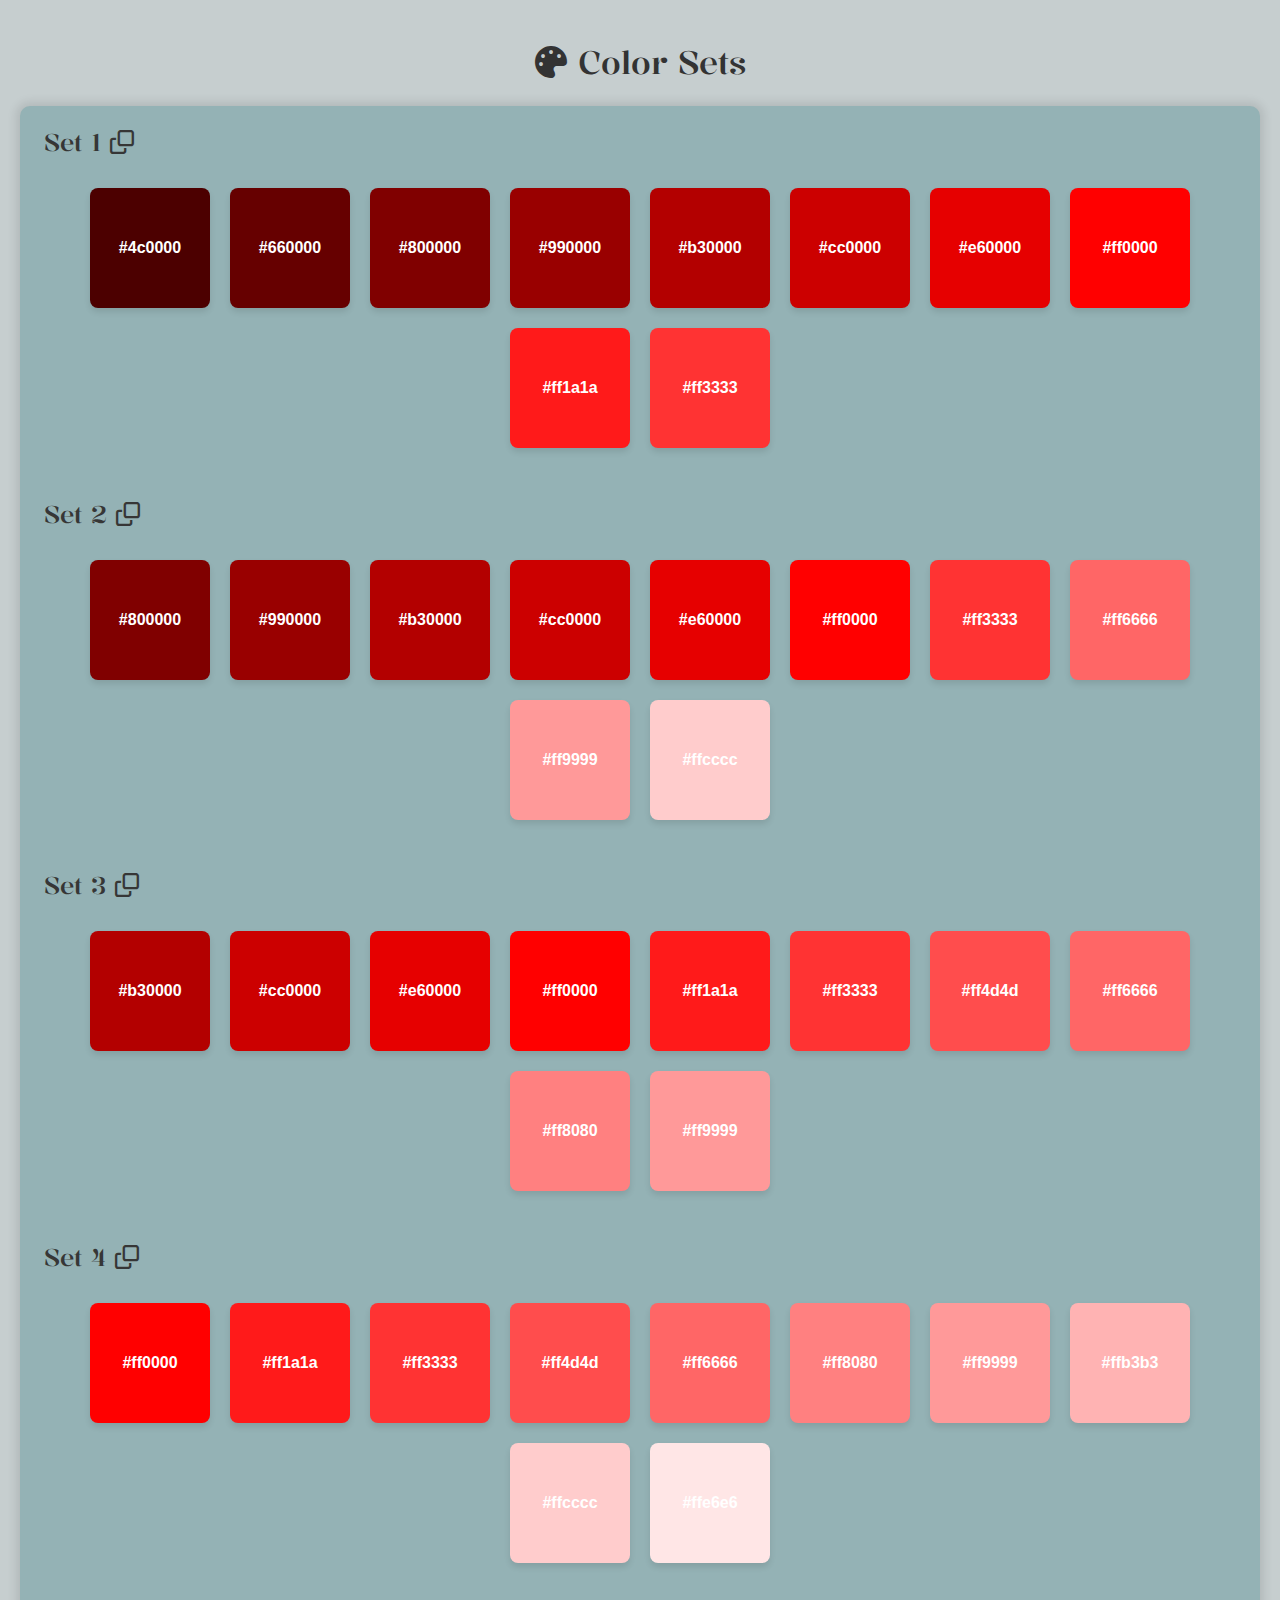
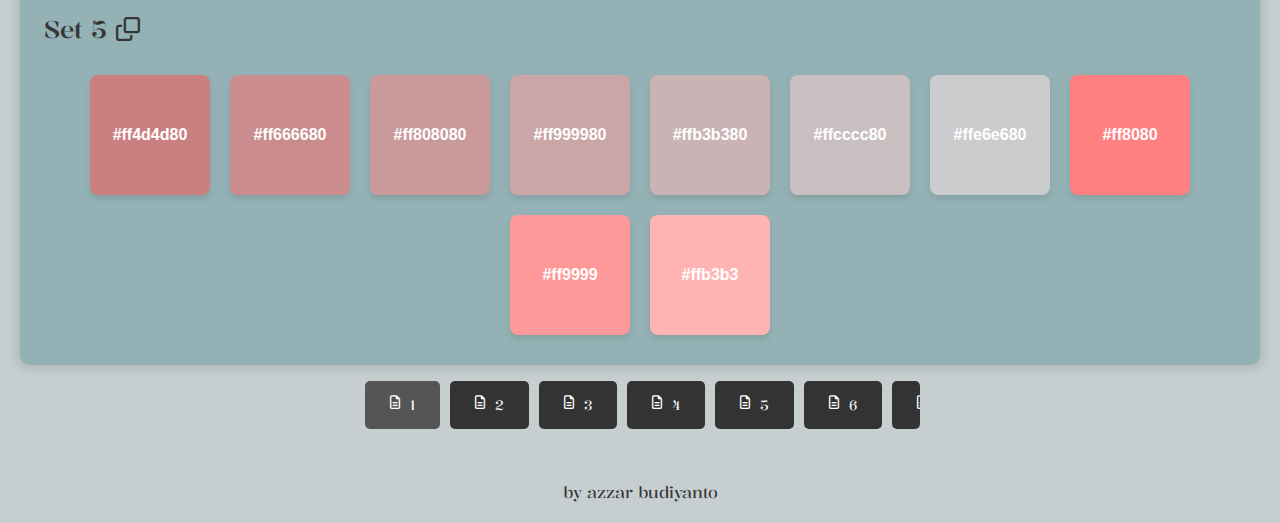
==== index.html @ 121ae7ed "Added a footer with a link styled to match the existing UI." ====
<!DOCTYPE html>
<html lang="en">
<head>
    <!-- Required meta tags -->
    <meta charset="UTF-8">
    <meta name="viewport" content="width=device-width, initial-scale=1.0">

    <!-- Basic SEO Meta Tags -->
    <title>Color Sets | azzar's Collection of Color Palettes</title>
    <meta name="description" content="Explore a diverse collection of color palettes by azzar for web and graphic design. Find the perfect color combinations for your projects.">

    <!-- Keywords -->
    <meta name="keywords" content="color sets, color palettes, azzar, web design, graphic design, hex codes, color combinations, UI design, open source, azzar, budiyanto, azzar budi">

    <!-- Author -->
    <meta name="author" content="azzar">

    <!-- Open Graph / Facebook -->
    <meta property="og:title" content="Color Sets | azzar's Collection of Color Palettes">
    <meta property="og:description" content="Explore a diverse collection of color palettes by azzar for web and graphic design. Find the perfect color combinations for your projects.">
    <meta property="og:image" content="https://1999azzar.github.io/color-set/og-image.png">
    <meta property="og:url" content="https://1999azzar.github.io/color-set/">
    <meta property="og:type" content="website">

    <!-- Twitter -->
    <meta name="twitter:card" content="summary_large_image">
    <meta name="twitter:title" content="Color Sets | azzar's Collection of Color Palettes">
    <meta name="twitter:description" content="Explore a diverse collection of color palettes by azzar for web and graphic design. Find the perfect color combinations for your projects.">
    <meta name="twitter:image" content="https://1999azzar.github.io/color-set/og-image.png">
    <meta name="twitter:site" content="@siapa_hayosiapa">

    <!-- Google / Schema.org -->
    <meta itemprop="name" content="Color Sets | azzar's Collection of Color Palettes">
    <meta itemprop="description" content="Explore a diverse collection of color palettes by azzar for web and graphic design. Find the perfect color combinations for your projects.">
    <meta itemprop="image" content="https://1999azzar.github.io/color-set/og-image.png">

    <!-- Other Meta Tags -->
    <meta http-equiv="X-UA-Compatible" content="IE=edge">
    <!-- <meta name="robots" content="index, follow"> -->
    <!-- <meta name="googlebot" content="index, follow"> -->
    <link rel="canonical" href="https://1999azzar.github.io/color-set/">

    <!-- css -->
    <link rel="stylesheet" href="https://cdnjs.cloudflare.com/ajax/libs/font-awesome/6.4.0/css/all.min.css">
    <link href="https://fonts.googleapis.com/css2?family=Kalnia:wght@100..700&display=swap" rel="stylesheet">
    <link rel="stylesheet" href="style.css">

    <!-- Favicons -->
    <link rel="icon" type="image/x-icon" href="icon.png">

    <!-- Additional SEO Tags -->
    <meta name="theme-color" content="#ffffff">
    <meta name="mobile-web-app-capable" content="yes">
    <meta name="application-name" content="Color Sets">

    <!-- Language / Localization -->
    <meta name="language" content="English">
</head>
<body>
    <h1><i class="fas fa-palette"></i> Color Sets</h1>
    <div id="color-sets"></div>
    <div class="pagination" id="pagination"></div>
    <div class="footer">
        <a href="https://1999azzar.github.io/1999AZZAR/">by azzar budiyanto</a>
    </div>
    <script src="script.js"></script>
</body>
</html>
---- style.css ----
body {
    font-family: 'Kalnia', roboto, sans-serif;
    background-color: #c6cecf;
    margin: 0;
    padding: 20px;
    display: flex;
    flex-direction: column;
    align-items: center;
}

.footer {
    margin-top: 20px;
    font-family: 'Kalnia', roboto, sans-serif;
    color: #333;
    text-align: center;
}

.footer a {
    color: #333;
    text-decoration: none;
    transition: color 0.3s;
}

.footer a:hover {
    color: #555;
}

h1 {
    font-weight: 500;
    color: #333;
}

h2 {
    padding-left: 1.5rem;
    font-weight: 500;
    color: #363636;
    cursor: pointer;
}

.color-set {
    display: flex;
    flex-wrap: wrap;
    margin-bottom: 20px;
    padding: 0 1.5rem;
    justify-content: center;
    width: -webkit-fill-available;
}

.color-box {
    width: 120px;
    height: 120px;
    margin: 10px;
    display: flex;
    align-items: center;
    justify-content: center;
    color: white;
    font-weight: bold;
    border-radius: 8px;
    box-shadow: 0 4px 6px rgba(0, 0, 0, 0.1);
    transition: transform 0.3s, box-shadow 0.3s;
    cursor: pointer;
    font-family: sans-serif;
}

.color-box:hover {
    transform: translateY(-5px);
    box-shadow: 0 8px 10px rgba(0, 0, 0, 0.2);
}

.pagination {
    display: flex;
    width: 80%;
    max-width: 35rem;
    overflow-x: scroll;
    margin: 1rem 1rem 2rem 1rem;
    border-radius: 5px;
}

.pagination button {
    font-family: 'Kalnia';
    display: flex;
    margin: 0 5px;
    padding: 15px 25px;
    border: none;
    border-radius: 5px;
    background-color: #333;
    color: white;
    cursor: pointer;
    transition: background-color 0.3s;
}

.pagination button img {
    width: 20px;
    height: 20px;
    margin-right: 5px;
}

.pagination button:hover {
    background-color: #555;
}

#color-sets {
    box-shadow: 0px 0px 10px 4px rgba(0, 0, 0, 0.1);
    display: flex;
    background-color: #94b2b5;
    border-radius: 10px;
    flex-direction: column;
}

/* Responsive Styles */

/* Small devices (mobile) */
@media (max-width: 600px) {
    body {
        padding: 10px;
    }

    .color-box {
        width: 100px;
        height: 100px;
    }

    .pagination {
        width: 100%;
    }

    .pagination button {
        padding: 10px 15px;
    }
}

/* Medium devices (tablet) */
@media (min-width: 601px) and (max-width: 1024px) {
    body {
        padding: 15px;
    }

    .color-box {
        width: 110px;
        height: 110px;
    }

    .pagination {
        width: 90%;
    }

    .pagination button {
        padding: 12px 20px;
    }
}

/* Large devices (desktop) */
@media (min-width: 1025px) {
    body {
        padding: 20px;
    }

    .color-box {
        width: 120px;
        height: 120px;
    }

    .pagination {
        width: 80%;
    }

    .pagination button {
        padding: 15px 25px;
    }
}
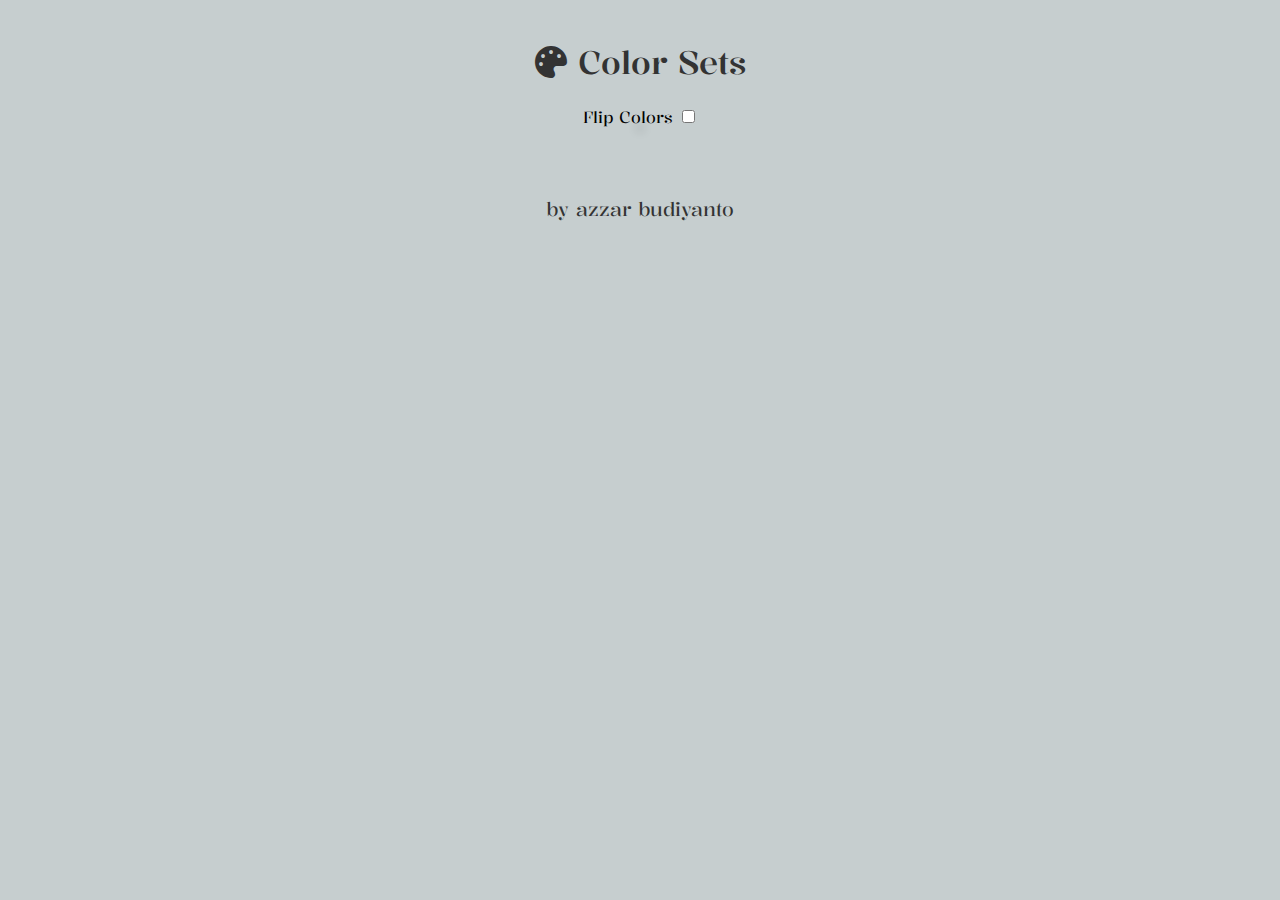
==== commit 82788eac: "Added a Font Awesome icon to the "Test It" button and implemented a checkbox to flip the color forma" ====
--- a/index.html
+++ b/index.html
@@ -58,6 +58,10 @@
 </head>
 <body>
     <h1><i class="fas fa-palette"></i> Color Sets</h1>
+    <div>
+        <label for="flip-colors">Flip Colors</label>
+        <input type="checkbox" id="flip-colors">
+    </div>
     <div id="color-sets"></div>
     <div class="pagination" id="pagination"></div>
     <div class="footer">
--- a/style.css
+++ b/style.css
@@ -13,6 +13,7 @@
     font-family: 'Kalnia', roboto, sans-serif;
     color: #333;
     text-align: center;
+    font-size: 1.2rem; /* Increase font size for better readability */
 }
 
 .footer a {
@@ -28,6 +29,7 @@
 h1 {
     font-weight: 500;
     color: #333;
+    font-size: 2rem; /* Increase font size for better readability */
 }
 
 h2 {
@@ -35,6 +37,7 @@
     font-weight: 500;
     color: #363636;
     cursor: pointer;
+    font-size: 1.5rem; /* Increase font size for better readability */
 }
 
 .color-set {
@@ -168,3 +171,30 @@
         padding: 15px 25px;
     }
 }
+#test-it {
+    background-color: transparent; /* No background */
+    border: none;
+    color: inherit; /* Inherit text color */
+    padding: 10px 20px;
+    text-align: center;
+    text-decoration: none;
+    display: inline-block;
+    font-size: 1.5rem; /* Match font size of color set name */
+    cursor: pointer;
+    border-radius: 8px;
+    box-shadow: none; /* Remove box shadow */
+    transition: transform 0.3s, box-shadow 0.3s;
+    font-family: 'Kalnia', roboto, sans-serif; /* Match font family */
+    margin-left: auto; /* Push the button to the far right */
+}
+
+#test-it:hover {
+    transform: translateY(-5px);
+    box-shadow: none; /* Remove box shadow on hover */
+}
+.set-title-container {
+    display: flex;
+    justify-content: space-between;
+    align-items: center;
+    width: 100%;
+}
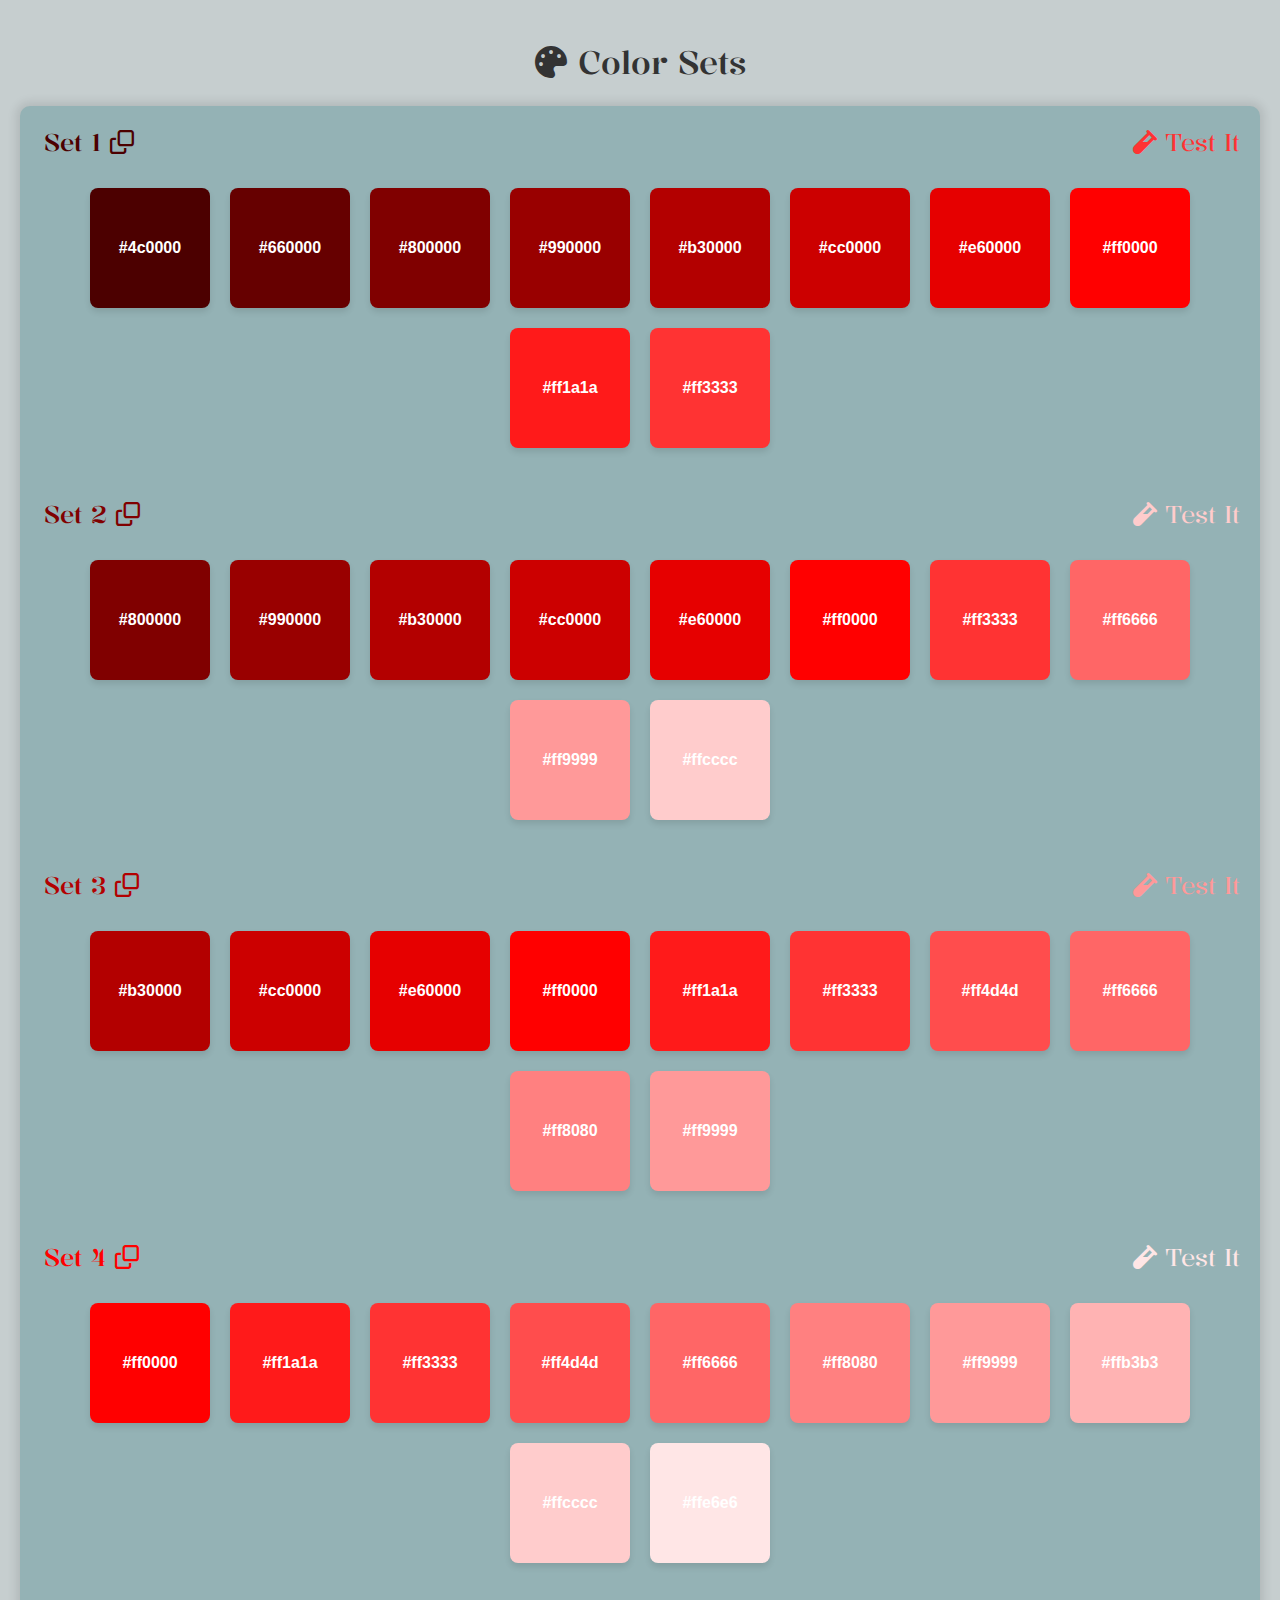
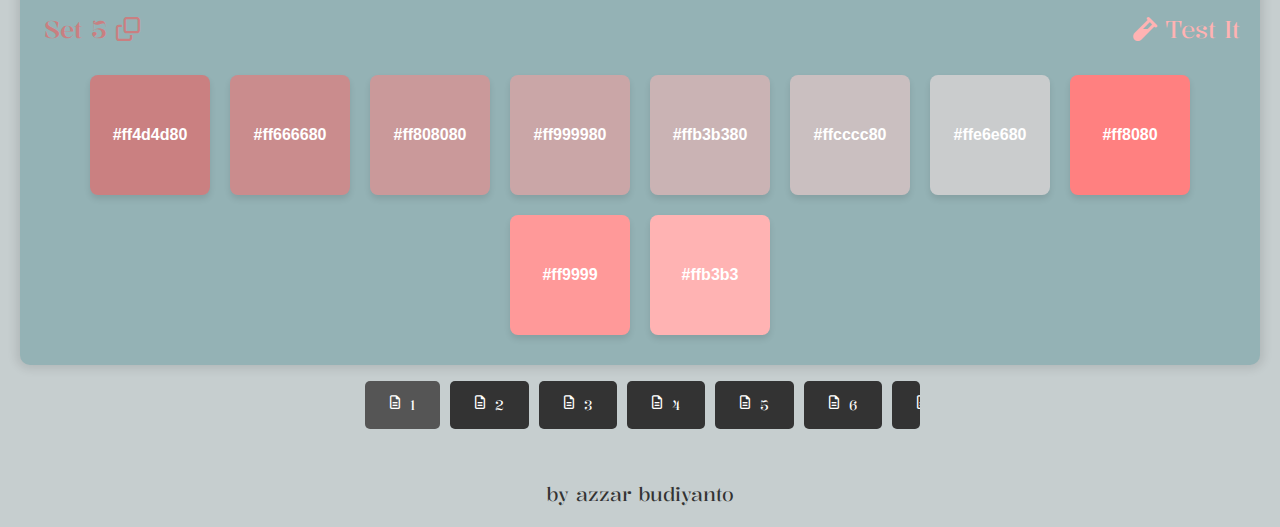
==== commit 4fc1431a: "Moved the checkbox inside the color-sets div and increased its size for better visibility." ====
--- a/index.html
+++ b/index.html
@@ -58,11 +58,12 @@
 </head>
 <body>
     <h1><i class="fas fa-palette"></i> Color Sets</h1>
-    <div>
-        <label for="flip-colors">Flip Colors</label>
-        <input type="checkbox" id="flip-colors">
+    <div id="color-sets">
+        <div>
+            <label for="flip-colors">Flip Colors</label>
+            <input type="checkbox" id="flip-colors">
+        </div>
     </div>
-    <div id="color-sets"></div>
     <div class="pagination" id="pagination"></div>
     <div class="footer">
         <a href="https://1999azzar.github.io/1999AZZAR/">by azzar budiyanto</a>
--- a/style.css
+++ b/style.css
@@ -171,6 +171,11 @@
         padding: 15px 25px;
     }
 }
+#flip-colors {
+    transform: scale(1.5); /* Make the checkbox bigger */
+    margin-left: 10px; /* Add some space between the label and the checkbox */
+}
+
 #test-it {
     background-color: transparent; /* No background */
     border: none;
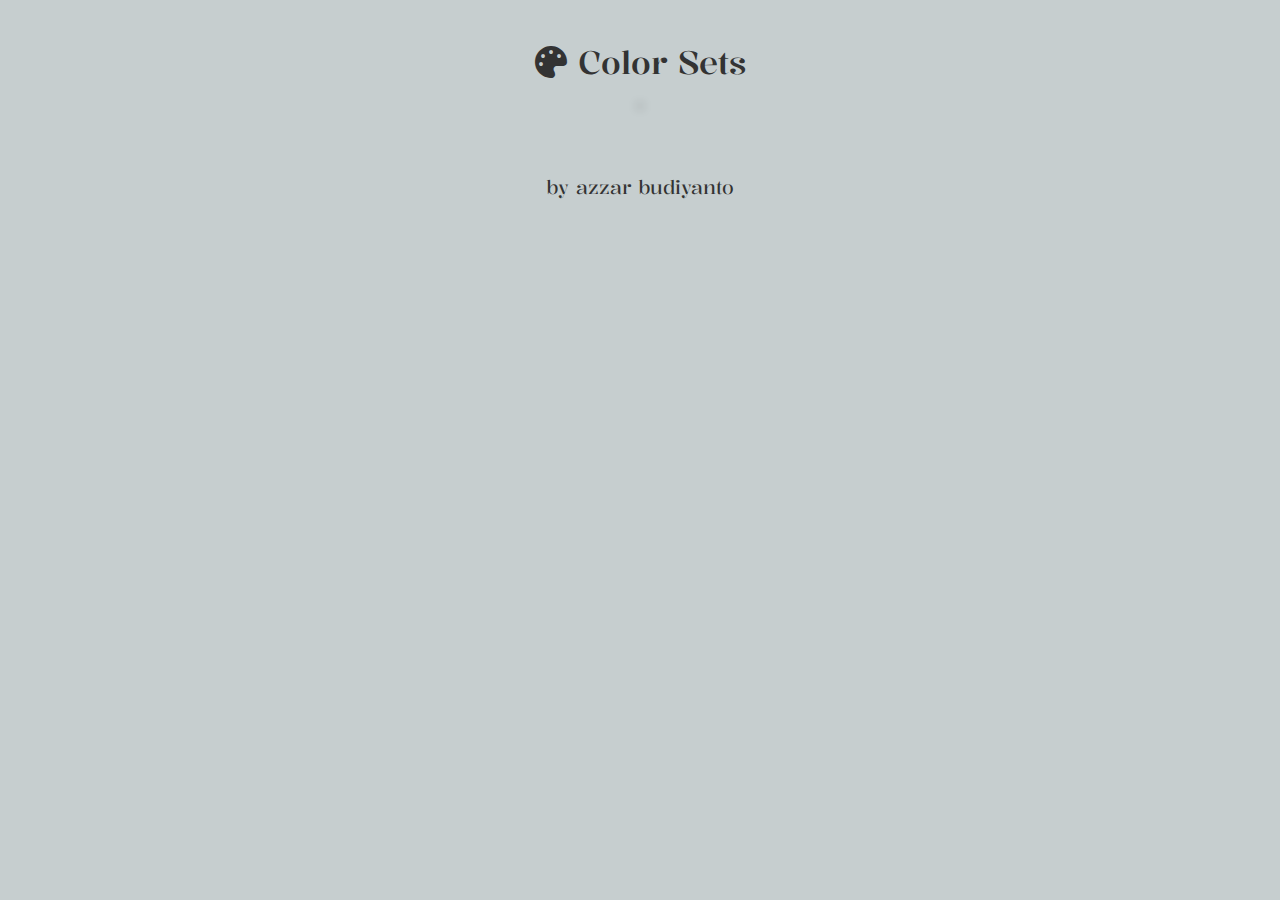
==== commit 386fa2e0: "Moved the checkbox for flipping colors to the top of the first list of colors." ====
--- a/index.html
+++ b/index.html
@@ -58,13 +58,11 @@
 </head>
 <body>
     <h1><i class="fas fa-palette"></i> Color Sets</h1>
-    <div id="color-sets">
-        <div>
-            <label for="flip-colors">Flip Colors</label>
-            <input type="checkbox" id="flip-colors">
-        </div>
-    </div>
+    <div id="color-sets"></div>
     <div class="pagination" id="pagination"></div>
+    <script>
+        console.log('Document loaded');
+    </script>
     <div class="footer">
         <a href="https://1999azzar.github.io/1999AZZAR/">by azzar budiyanto</a>
     </div>
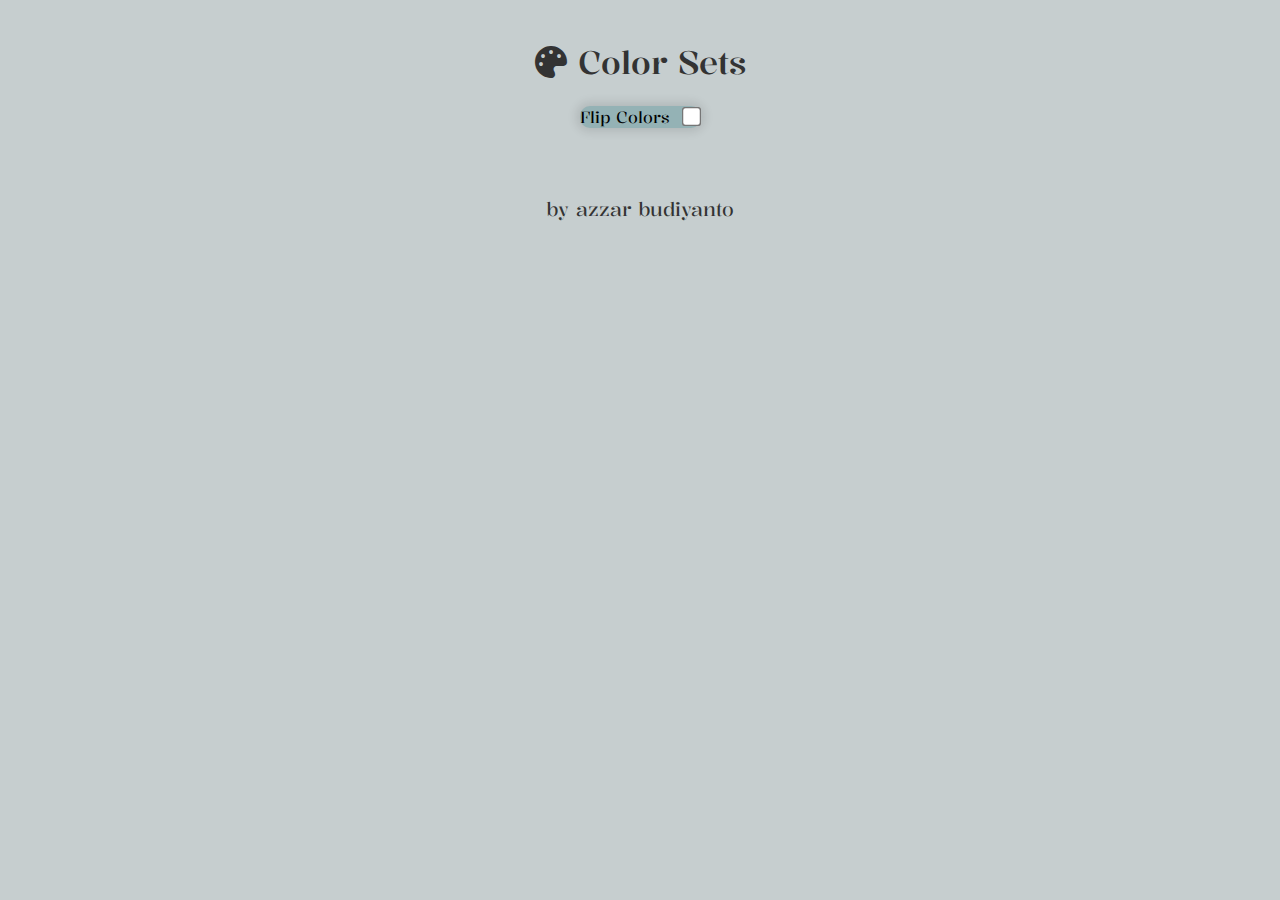
==== commit 3f48e8c8: "Added a checkbox for flipping colors in the color sets section of the index.html file." ====
--- a/index.html
+++ b/index.html
@@ -58,7 +58,12 @@
 </head>
 <body>
     <h1><i class="fas fa-palette"></i> Color Sets</h1>
-    <div id="color-sets"></div>
+    <div id="color-sets">
+        <div>
+            <label for="flip-colors">Flip Colors</label>
+            <input type="checkbox" id="flip-colors">
+        </div>
+    </div>
     <div class="pagination" id="pagination"></div>
     <script>
         console.log('Document loaded');
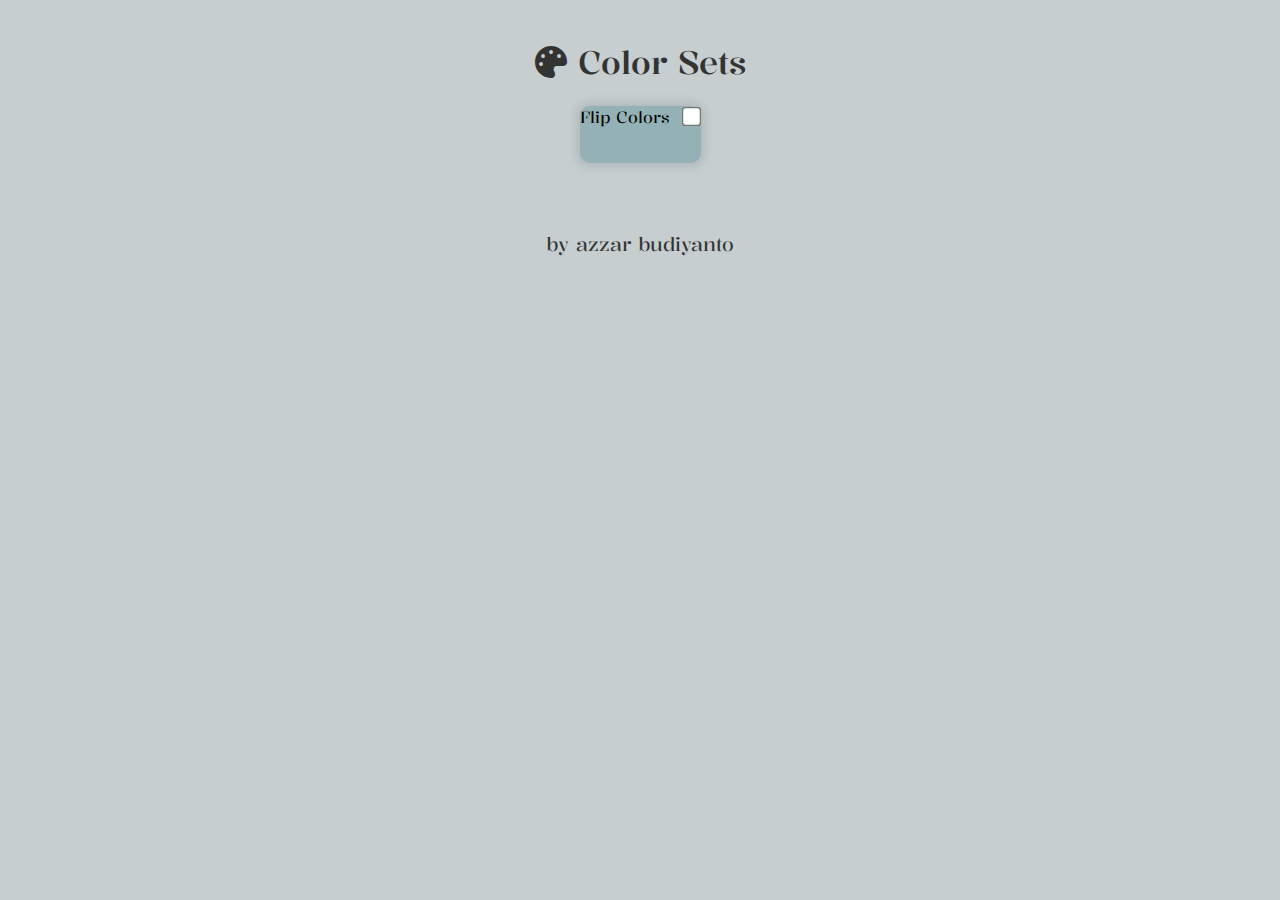
==== commit eafcf7fe: "Updated the checkbox styling and positioning to ensure visibility." ====
--- a/index.html
+++ b/index.html
@@ -59,7 +59,7 @@
 <body>
     <h1><i class="fas fa-palette"></i> Color Sets</h1>
     <div id="color-sets">
-        <div>
+        <div style="margin-bottom: 20px;">
             <label for="flip-colors">Flip Colors</label>
             <input type="checkbox" id="flip-colors">
         </div>
--- a/style.css
+++ b/style.css
@@ -174,6 +174,7 @@
 #flip-colors {
     transform: scale(1.5); /* Make the checkbox bigger */
     margin-left: 10px; /* Add some space between the label and the checkbox */
+    margin-bottom: 20px; /* Add some space below the checkbox */
 }
 
 #test-it {
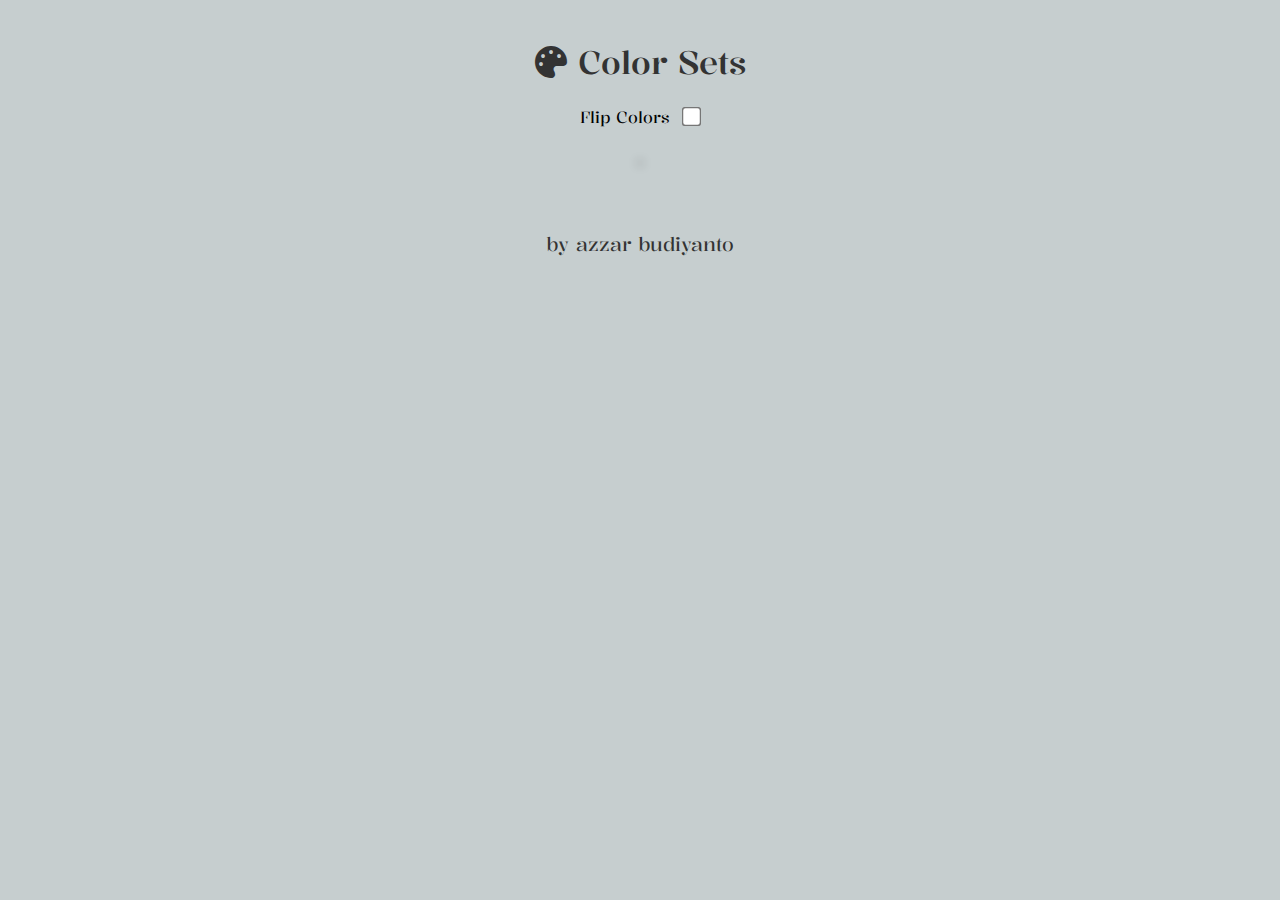
==== commit 2b7da5d0: "Moved the checkbox outside the `color-sets` div in the `index.html` file." ====
--- a/index.html
+++ b/index.html
@@ -58,11 +58,11 @@
 </head>
 <body>
     <h1><i class="fas fa-palette"></i> Color Sets</h1>
+    <div style="margin-bottom: 20px;">
+        <label for="flip-colors">Flip Colors</label>
+        <input type="checkbox" id="flip-colors">
+    </div>
     <div id="color-sets">
-        <div style="margin-bottom: 20px;">
-            <label for="flip-colors">Flip Colors</label>
-            <input type="checkbox" id="flip-colors">
-        </div>
     </div>
     <div class="pagination" id="pagination"></div>
     <script>
